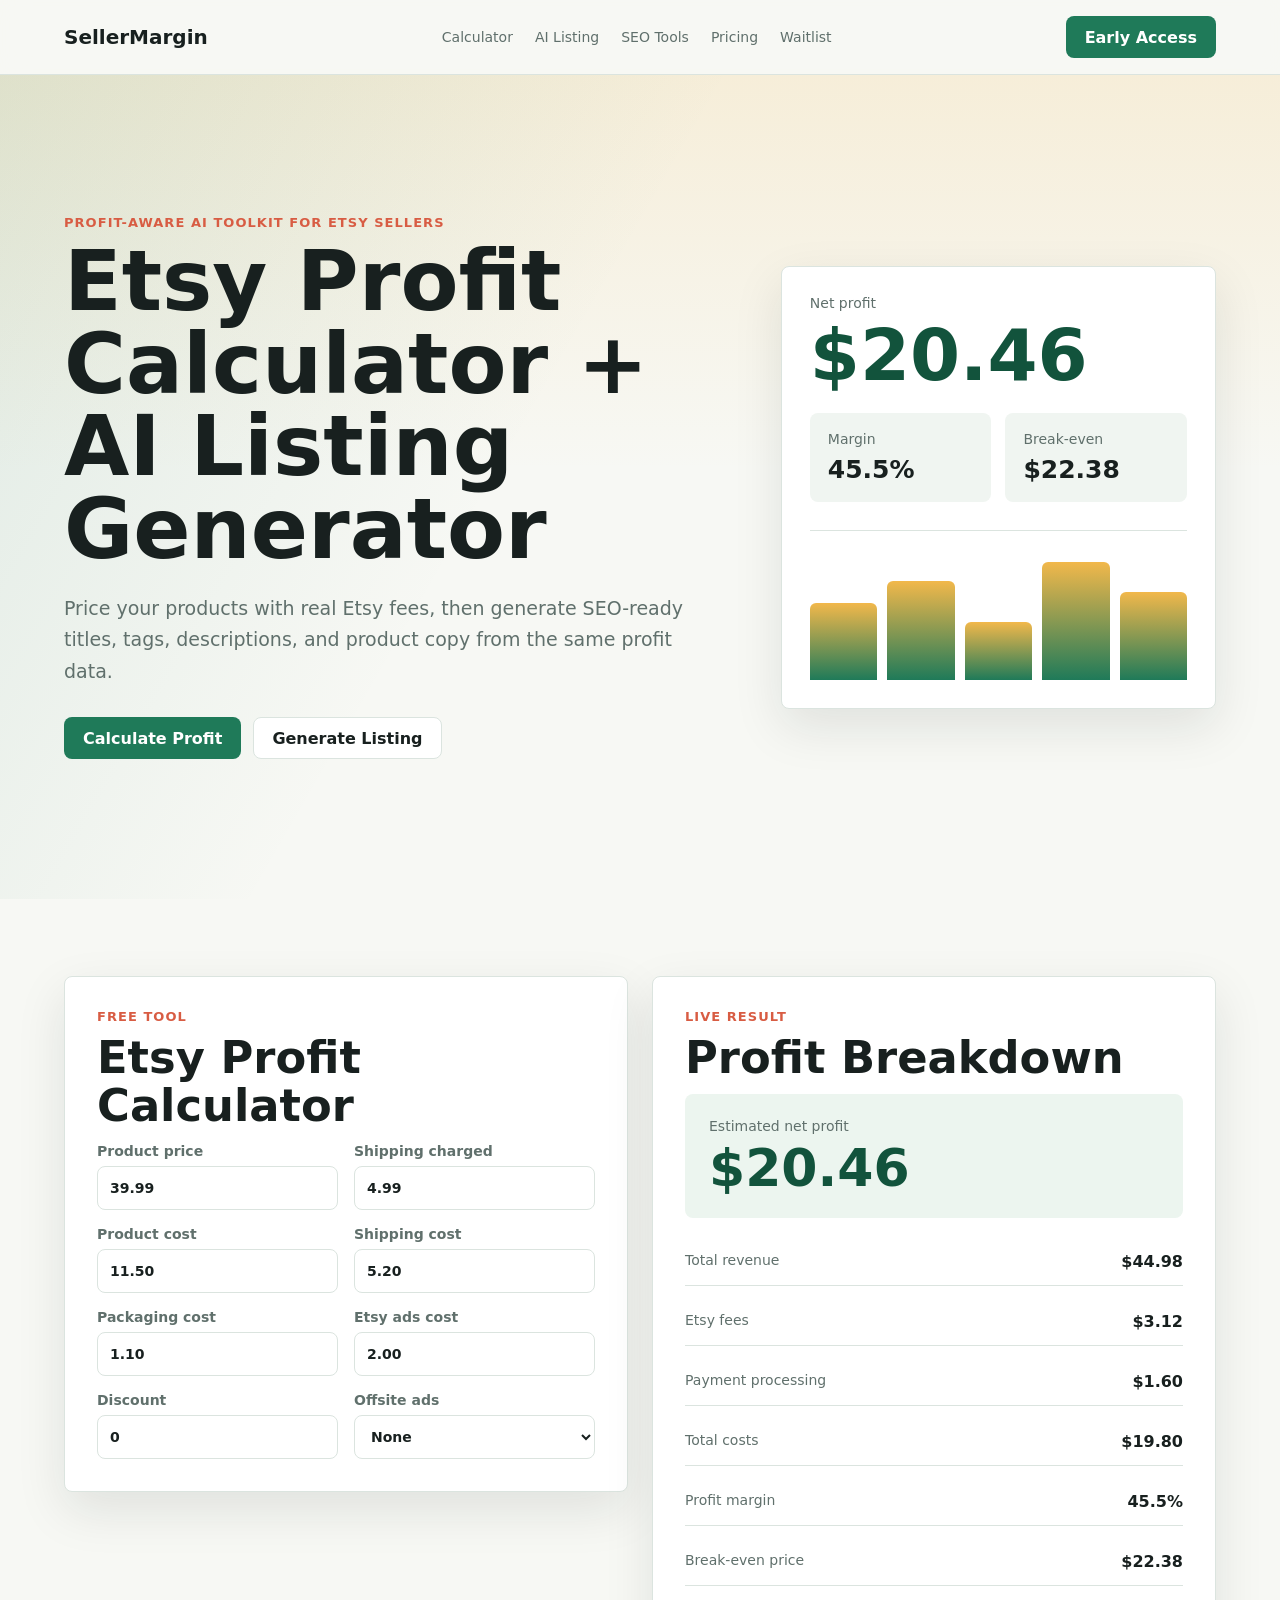
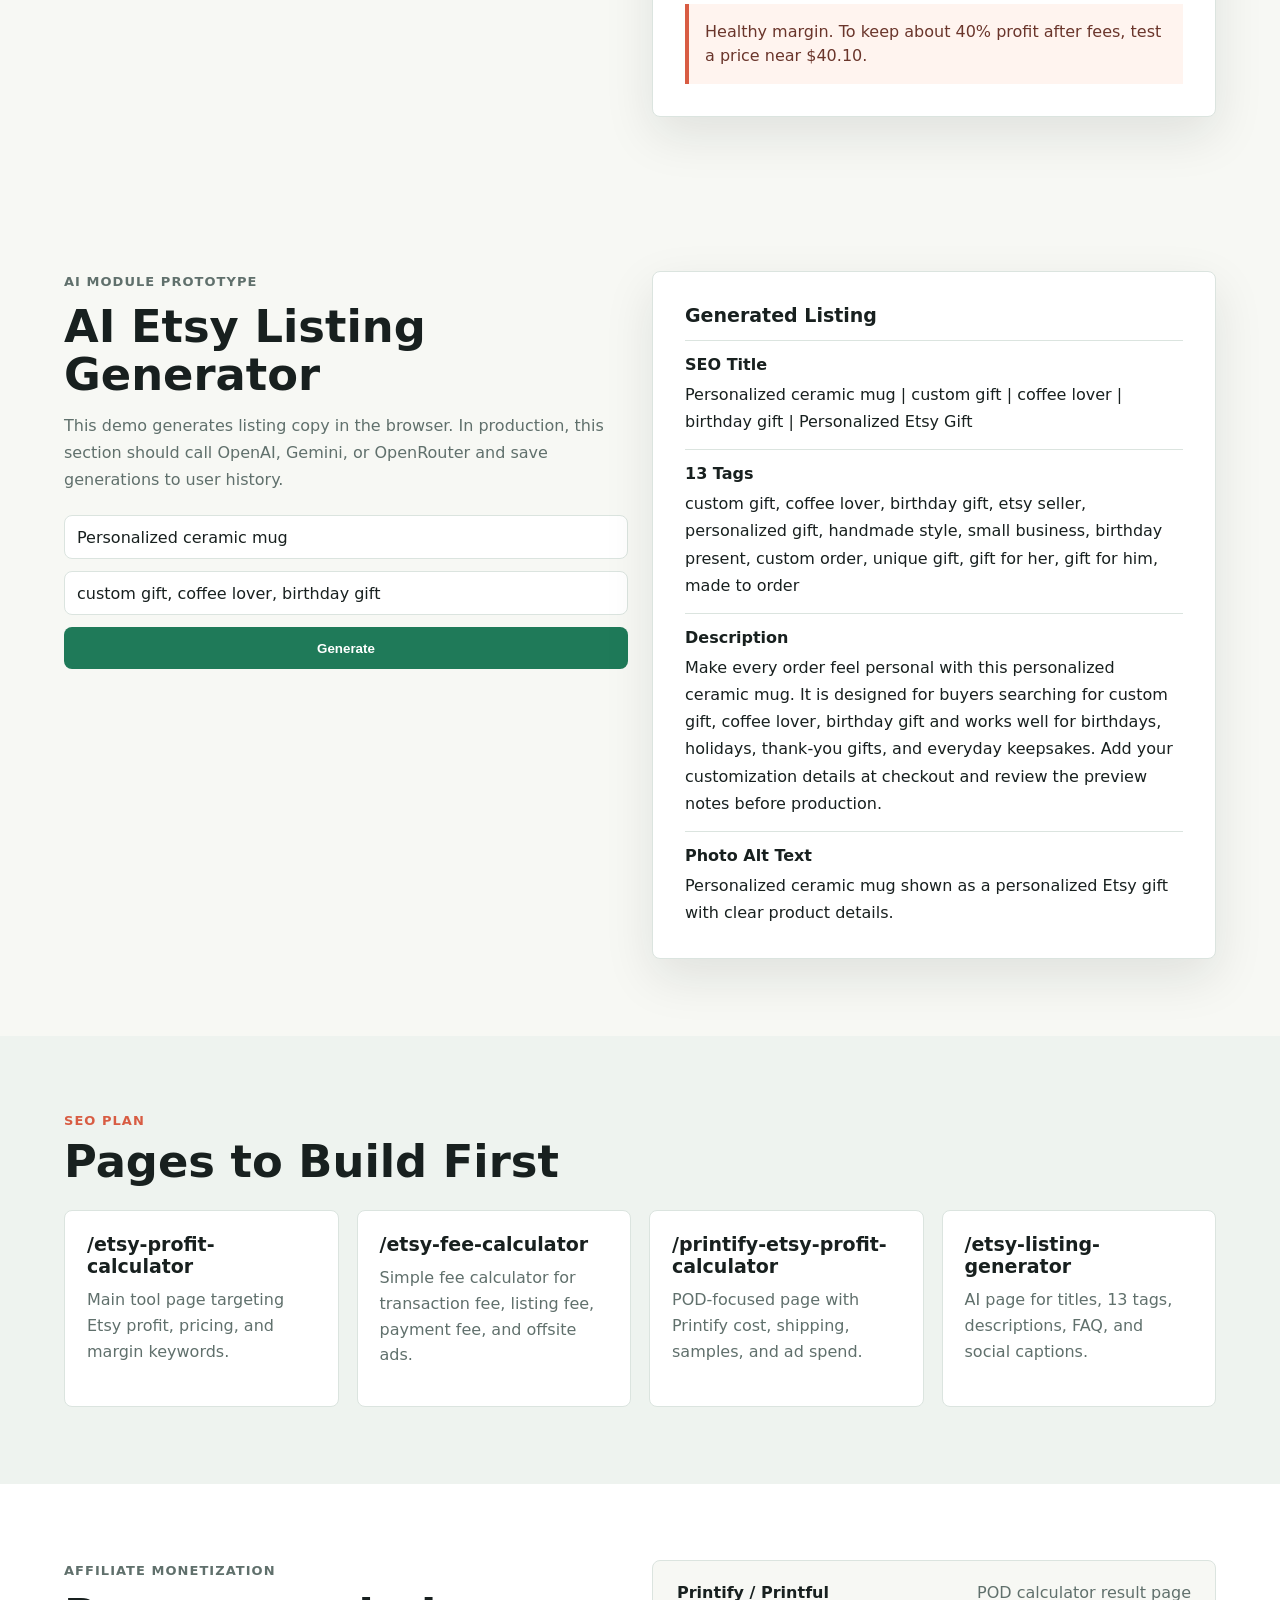
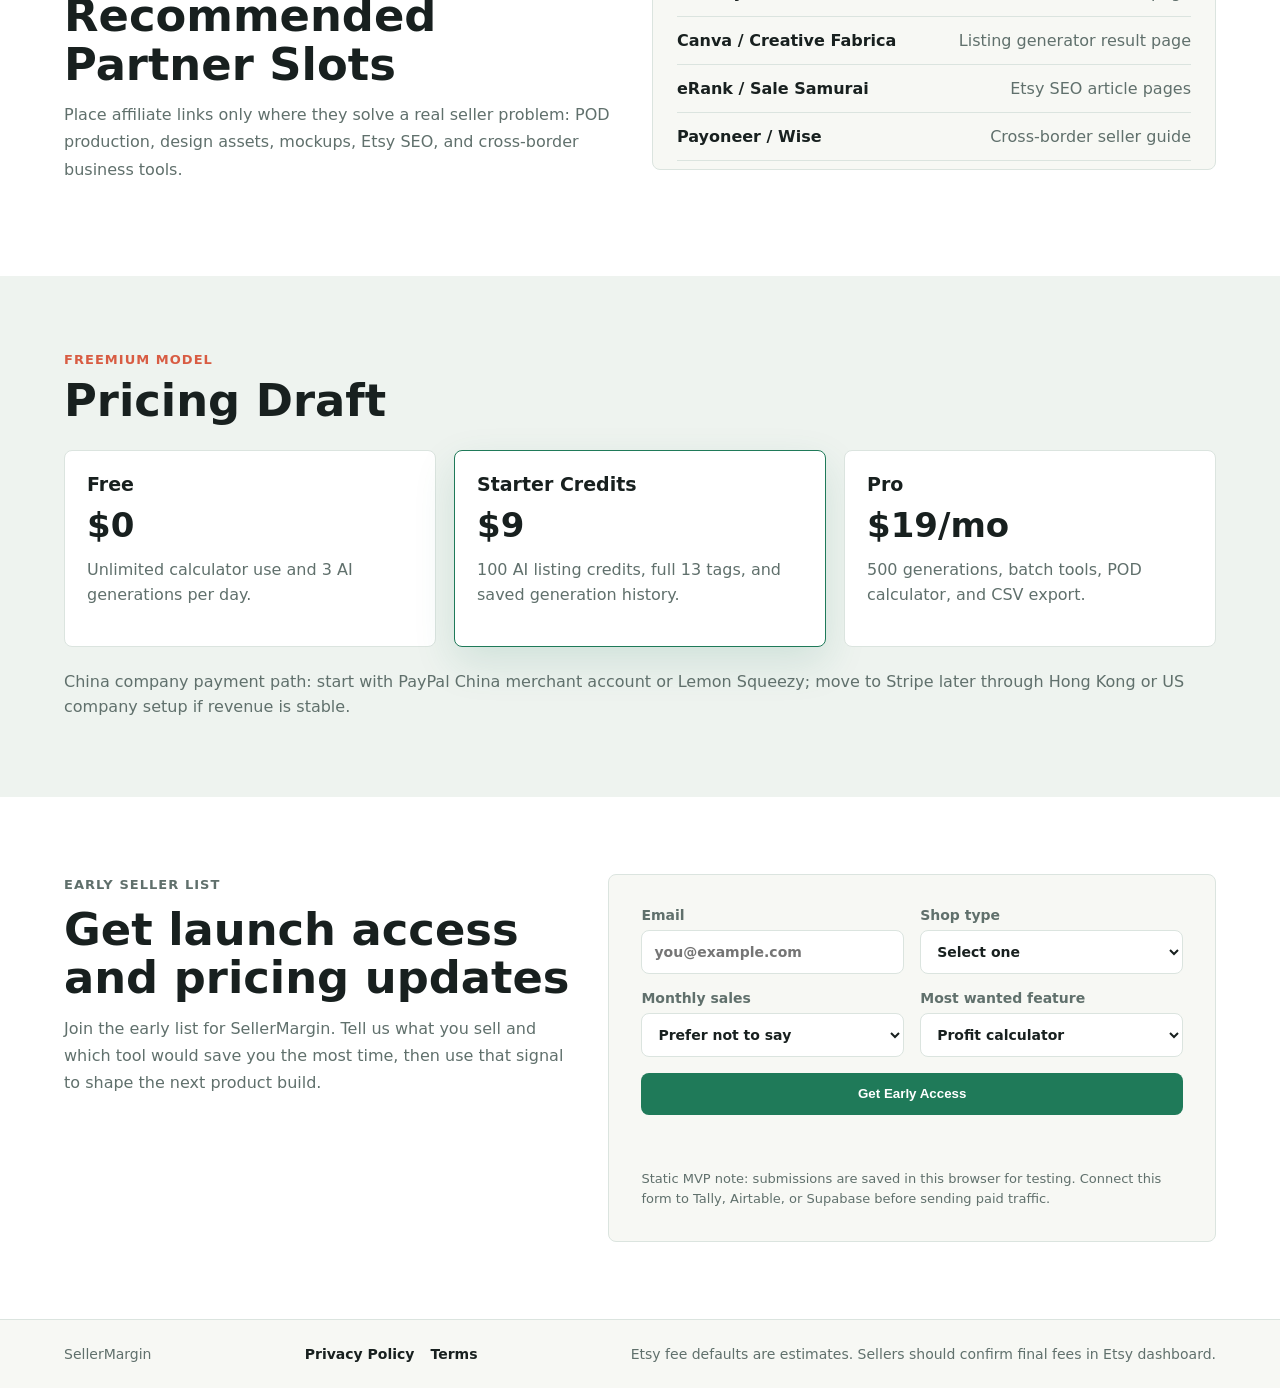
==== index.html @ 181fb635 "Initial static MVP" ====
<!doctype html>
<html lang="en">
  <head>
    <meta charset="UTF-8" />
    <meta name="viewport" content="width=device-width, initial-scale=1.0" />
    <title>Etsy Profit Calculator & AI Listing Generator | SellerMargin</title>
    <meta
      name="description"
      content="Free Etsy profit calculator and AI listing toolkit for sellers. Estimate Etsy fees, net profit, margin, break-even price, titles, tags, and descriptions."
    />
    <meta
      name="keywords"
      content="Etsy profit calculator, Etsy fee calculator, Etsy listing generator, Etsy SEO tool, Etsy pricing calculator"
    />
    <meta name="robots" content="index, follow" />
    <meta name="theme-color" content="#1f7a59" />
    <meta property="og:type" content="website" />
    <meta property="og:title" content="Etsy Profit Calculator & AI Listing Generator" />
    <meta
      property="og:description"
      content="Calculate Etsy profit before you list, then draft SEO-friendly titles, tags, and product descriptions."
    />
    <meta property="og:site_name" content="SellerMargin" />
    <meta name="twitter:card" content="summary_large_image" />
    <meta name="twitter:title" content="Etsy Profit Calculator & AI Listing Generator" />
    <meta
      name="twitter:description"
      content="Free Etsy profit calculator and AI listing toolkit for handmade, POD, and digital product sellers."
    />
    <link rel="stylesheet" href="styles.css" />
    <script type="application/ld+json">
      {
        "@context": "https://schema.org",
        "@type": "SoftwareApplication",
        "name": "SellerMargin",
        "applicationCategory": "BusinessApplication",
        "operatingSystem": "Web",
        "description": "A free Etsy profit calculator and AI listing toolkit for estimating product margin and drafting listing copy.",
        "offers": {
          "@type": "Offer",
          "price": "0",
          "priceCurrency": "USD"
        }
      }
    </script>
  </head>
  <body>
    <header class="topbar">
      <a class="brand" href="#tool">SellerMargin</a>
      <nav class="nav" aria-label="Primary navigation">
        <a href="#calculator">Calculator</a>
        <a href="#listing">AI Listing</a>
        <a href="#seo">SEO Tools</a>
        <a href="#pricing">Pricing</a>
        <a href="#waitlist">Waitlist</a>
      </nav>
      <a class="nav-cta" href="#waitlist">Early Access</a>
    </header>

    <main>
      <section class="hero" id="tool">
        <div class="hero-copy">
          <p class="eyebrow">Profit-aware AI toolkit for Etsy sellers</p>
          <h1>Etsy Profit Calculator + AI Listing Generator</h1>
          <p class="hero-text">
            Price your products with real Etsy fees, then generate SEO-ready titles, tags,
            descriptions, and product copy from the same profit data.
          </p>
          <div class="hero-actions">
            <a class="button primary" href="#calculator">Calculate Profit</a>
            <a class="button secondary" href="#listing">Generate Listing</a>
          </div>
        </div>
        <div class="hero-panel" aria-label="Profit preview">
          <div class="metric">
            <span>Net profit</span>
            <strong id="heroProfit">$18.42</strong>
          </div>
          <div class="metric-row">
            <div>
              <span>Margin</span>
              <strong id="heroMargin">36.8%</strong>
            </div>
            <div>
              <span>Break-even</span>
              <strong id="heroBreakEven">$22.31</strong>
            </div>
          </div>
          <div class="mini-chart">
            <span style="height: 56%"></span>
            <span style="height: 72%"></span>
            <span style="height: 42%"></span>
            <span style="height: 86%"></span>
            <span style="height: 64%"></span>
          </div>
        </div>
      </section>

      <section class="tool-grid" id="calculator">
        <div class="panel input-panel">
          <div class="section-heading">
            <p class="eyebrow">Free tool</p>
            <h2>Etsy Profit Calculator</h2>
          </div>

          <form class="calculator-form" id="profitForm">
            <label>
              Product price
              <input type="number" id="price" min="0" step="0.01" value="39.99" />
            </label>
            <label>
              Shipping charged
              <input type="number" id="shippingCharged" min="0" step="0.01" value="4.99" />
            </label>
            <label>
              Product cost
              <input type="number" id="productCost" min="0" step="0.01" value="11.50" />
            </label>
            <label>
              Shipping cost
              <input type="number" id="shippingCost" min="0" step="0.01" value="5.20" />
            </label>
            <label>
              Packaging cost
              <input type="number" id="packagingCost" min="0" step="0.01" value="1.10" />
            </label>
            <label>
              Etsy ads cost
              <input type="number" id="adsCost" min="0" step="0.01" value="2.00" />
            </label>
            <label>
              Discount
              <input type="number" id="discount" min="0" max="90" step="1" value="0" />
            </label>
            <label>
              Offsite ads
              <select id="offsiteRate">
                <option value="0">None</option>
                <option value="0.12">12%</option>
                <option value="0.15">15%</option>
              </select>
            </label>
          </form>
        </div>

        <div class="panel results-panel">
          <div class="section-heading">
            <p class="eyebrow">Live result</p>
            <h2>Profit Breakdown</h2>
          </div>

          <div class="result-main">
            <span>Estimated net profit</span>
            <strong id="netProfit">$0.00</strong>
          </div>

          <div class="result-list">
            <div><span>Total revenue</span><strong id="totalRevenue">$0.00</strong></div>
            <div><span>Etsy fees</span><strong id="etsyFees">$0.00</strong></div>
            <div><span>Payment processing</span><strong id="paymentFee">$0.00</strong></div>
            <div><span>Total costs</span><strong id="totalCosts">$0.00</strong></div>
            <div><span>Profit margin</span><strong id="profitMargin">0%</strong></div>
            <div><span>Break-even price</span><strong id="breakEven">$0.00</strong></div>
          </div>

          <div class="recommendation" id="recommendation"></div>
        </div>
      </section>

      <section class="split-section" id="listing">
        <div>
          <p class="eyebrow">AI module prototype</p>
          <h2>AI Etsy Listing Generator</h2>
          <p>
            This demo generates listing copy in the browser. In production, this section
            should call OpenAI, Gemini, or OpenRouter and save generations to user history.
          </p>
          <div class="listing-controls">
            <input id="productType" value="Personalized ceramic mug" aria-label="Product type" />
            <input id="keywords" value="custom gift, coffee lover, birthday gift" aria-label="Keywords" />
            <button class="button primary" id="generateListing" type="button">Generate</button>
          </div>
        </div>
        <div class="panel output-panel">
          <h3>Generated Listing</h3>
          <div id="listingOutput"></div>
        </div>
      </section>

      <section class="content-band" id="seo">
        <div class="section-heading">
          <p class="eyebrow">SEO plan</p>
          <h2>Pages to Build First</h2>
        </div>
        <div class="cards">
          <article class="card">
            <h3>/etsy-profit-calculator</h3>
            <p>Main tool page targeting Etsy profit, pricing, and margin keywords.</p>
          </article>
          <article class="card">
            <h3>/etsy-fee-calculator</h3>
            <p>Simple fee calculator for transaction fee, listing fee, payment fee, and offsite ads.</p>
          </article>
          <article class="card">
            <h3>/printify-etsy-profit-calculator</h3>
            <p>POD-focused page with Printify cost, shipping, samples, and ad spend.</p>
          </article>
          <article class="card">
            <h3>/etsy-listing-generator</h3>
            <p>AI page for titles, 13 tags, descriptions, FAQ, and social captions.</p>
          </article>
        </div>
      </section>

      <section class="split-section affiliate">
        <div>
          <p class="eyebrow">Affiliate monetization</p>
          <h2>Recommended Partner Slots</h2>
          <p>
            Place affiliate links only where they solve a real seller problem: POD production,
            design assets, mockups, Etsy SEO, and cross-border business tools.
          </p>
        </div>
        <div class="partner-list">
          <div><strong>Printify / Printful</strong><span>POD calculator result page</span></div>
          <div><strong>Canva / Creative Fabrica</strong><span>Listing generator result page</span></div>
          <div><strong>eRank / Sale Samurai</strong><span>Etsy SEO article pages</span></div>
          <div><strong>Payoneer / Wise</strong><span>Cross-border seller guide</span></div>
        </div>
      </section>

      <section class="content-band" id="pricing">
        <div class="section-heading">
          <p class="eyebrow">Freemium model</p>
          <h2>Pricing Draft</h2>
        </div>
        <div class="pricing-grid">
          <article class="price-card">
            <h3>Free</h3>
            <strong>$0</strong>
            <p>Unlimited calculator use and 3 AI generations per day.</p>
          </article>
          <article class="price-card featured">
            <h3>Starter Credits</h3>
            <strong>$9</strong>
            <p>100 AI listing credits, full 13 tags, and saved generation history.</p>
          </article>
          <article class="price-card">
            <h3>Pro</h3>
            <strong>$19/mo</strong>
            <p>500 generations, batch tools, POD calculator, and CSV export.</p>
          </article>
        </div>
        <p class="payment-note">
          China company payment path: start with PayPal China merchant account or Lemon Squeezy;
          move to Stripe later through Hong Kong or US company setup if revenue is stable.
        </p>
      </section>

      <section class="waitlist-section" id="waitlist">
        <div class="waitlist-copy">
          <p class="eyebrow">Early seller list</p>
          <h2>Get launch access and pricing updates</h2>
          <p>
            Join the early list for SellerMargin. Tell us what you sell and which tool would
            save you the most time, then use that signal to shape the next product build.
          </p>
        </div>
        <form class="waitlist-form" id="waitlistForm">
          <label>
            Email
            <input type="email" id="waitlistEmail" name="email" placeholder="you@example.com" required />
          </label>
          <label>
            Shop type
            <select id="shopType" name="shopType" required>
              <option value="">Select one</option>
              <option>Handmade products</option>
              <option>Digital products</option>
              <option>Print on Demand</option>
              <option>New Etsy seller</option>
              <option>Other ecommerce seller</option>
            </select>
          </label>
          <label>
            Monthly sales
            <select id="monthlySales" name="monthlySales">
              <option value="">Prefer not to say</option>
              <option>$0 - $500</option>
              <option>$501 - $2,000</option>
              <option>$2,001 - $10,000</option>
              <option>$10,000+</option>
            </select>
          </label>
          <label>
            Most wanted feature
            <select id="wantedFeature" name="wantedFeature">
              <option>Profit calculator</option>
              <option>AI listing generator</option>
              <option>SEO keyword planner</option>
              <option>Batch listing tools</option>
              <option>CSV export</option>
            </select>
          </label>
          <button class="button primary" type="submit">Get Early Access</button>
          <p class="form-status" id="waitlistStatus" role="status" aria-live="polite"></p>
          <p class="form-note">
            Static MVP note: submissions are saved in this browser for testing. Connect this
            form to Tally, Airtable, or Supabase before sending paid traffic.
          </p>
        </form>
      </section>
    </main>

    <footer class="footer">
      <span>SellerMargin</span>
      <nav class="footer-links" aria-label="Footer navigation">
        <a href="privacy.html">Privacy Policy</a>
        <a href="terms.html">Terms</a>
      </nav>
      <span>Etsy fee defaults are estimates. Sellers should confirm final fees in Etsy dashboard.</span>
    </footer>

    <script src="script.js"></script>
  </body>
</html>
---- styles.css ----
:root {
  --ink: #18201f;
  --muted: #60706c;
  --line: #dbe4df;
  --paper: #f7f8f4;
  --white: #ffffff;
  --green: #1f7a59;
  --green-dark: #12533c;
  --coral: #d85c43;
  --amber: #f2b84b;
  --blue: #2d6cdf;
  --shadow: 0 18px 50px rgba(24, 32, 31, 0.1);
}

* {
  box-sizing: border-box;
}

html {
  scroll-behavior: smooth;
}

body {
  margin: 0;
  background: var(--paper);
  color: var(--ink);
  font-family: Inter, ui-sans-serif, system-ui, -apple-system, BlinkMacSystemFont, "Segoe UI", sans-serif;
  overflow-x: hidden;
}

a {
  color: inherit;
  text-decoration: none;
}

.topbar {
  position: sticky;
  top: 0;
  z-index: 10;
  display: flex;
  align-items: center;
  justify-content: space-between;
  gap: 24px;
  padding: 16px clamp(18px, 5vw, 64px);
  background: rgba(247, 248, 244, 0.92);
  border-bottom: 1px solid var(--line);
  backdrop-filter: blur(14px);
}

.brand {
  font-weight: 800;
  font-size: 20px;
}

.nav {
  display: flex;
  gap: 22px;
  color: var(--muted);
  font-size: 14px;
}

.nav a:hover {
  color: var(--ink);
}

.nav-cta,
.button {
  display: inline-flex;
  align-items: center;
  justify-content: center;
  min-height: 42px;
  padding: 0 18px;
  border: 1px solid transparent;
  border-radius: 8px;
  font-weight: 700;
  cursor: pointer;
}

.nav-cta,
.button.primary {
  background: var(--green);
  color: var(--white);
}

.button.secondary {
  background: var(--white);
  border-color: var(--line);
}

.hero {
  min-height: calc(100vh - 76px);
  display: grid;
  grid-template-columns: minmax(0, 1.05fr) minmax(320px, 0.7fr);
  gap: clamp(28px, 5vw, 80px);
  align-items: center;
  padding: clamp(44px, 7vw, 92px) clamp(18px, 5vw, 64px);
  background:
    linear-gradient(120deg, rgba(31, 122, 89, 0.11), transparent 42%),
    linear-gradient(180deg, rgba(242, 184, 75, 0.16), transparent 48%),
    var(--paper);
}

.eyebrow {
  margin: 0 0 10px;
  color: var(--coral);
  font-size: 13px;
  font-weight: 800;
  letter-spacing: 0.08em;
  text-transform: uppercase;
}

h1,
h2,
h3,
p {
  margin-top: 0;
}

h1 {
  max-width: 820px;
  margin-bottom: 22px;
  font-size: clamp(42px, 6.6vw, 88px);
  line-height: 0.98;
  letter-spacing: 0;
}

h2 {
  margin-bottom: 12px;
  font-size: clamp(28px, 3.5vw, 46px);
  line-height: 1.08;
  letter-spacing: 0;
}

h3 {
  margin-bottom: 10px;
  font-size: 19px;
}

.hero-text {
  max-width: 640px;
  color: var(--muted);
  font-size: 19px;
  line-height: 1.65;
}

.hero-actions {
  display: flex;
  flex-wrap: wrap;
  gap: 12px;
  margin-top: 30px;
}

.hero-panel,
.panel,
.card,
.price-card {
  background: var(--white);
  border: 1px solid var(--line);
  border-radius: 8px;
  box-shadow: var(--shadow);
}

.hero-panel {
  padding: 28px;
}

.metric span,
.metric-row span,
.result-main span,
.result-list span {
  display: block;
  color: var(--muted);
  font-size: 14px;
}

.metric strong {
  display: block;
  margin-top: 8px;
  color: var(--green-dark);
  font-size: clamp(46px, 6vw, 72px);
  line-height: 1;
}

.metric-row {
  display: grid;
  grid-template-columns: 1fr 1fr;
  gap: 14px;
  margin-top: 22px;
}

.metric-row div {
  padding: 18px;
  border-radius: 8px;
  background: #f0f5f1;
}

.metric-row strong {
  display: block;
  margin-top: 8px;
  font-size: 25px;
}

.mini-chart {
  display: grid;
  grid-template-columns: repeat(5, 1fr);
  align-items: end;
  gap: 10px;
  height: 150px;
  margin-top: 28px;
  padding-top: 12px;
  border-top: 1px solid var(--line);
}

.mini-chart span {
  display: block;
  border-radius: 6px 6px 0 0;
  background: linear-gradient(180deg, var(--amber), var(--green));
}

.tool-grid,
.split-section,
.content-band {
  padding: clamp(42px, 6vw, 78px) clamp(18px, 5vw, 64px);
}

.tool-grid,
.split-section {
  display: grid;
  grid-template-columns: minmax(0, 1fr) minmax(320px, 1fr);
  gap: 24px;
  align-items: start;
}

.panel {
  padding: clamp(20px, 3vw, 32px);
}

.calculator-form {
  display: grid;
  grid-template-columns: 1fr 1fr;
  gap: 16px;
}

label {
  display: grid;
  gap: 7px;
  color: var(--muted);
  font-size: 14px;
  font-weight: 700;
}

input,
select {
  width: 100%;
  min-height: 44px;
  padding: 0 12px;
  border: 1px solid var(--line);
  border-radius: 8px;
  background: var(--white);
  color: var(--ink);
  font: inherit;
}

input:focus,
select:focus {
  outline: 3px solid rgba(45, 108, 223, 0.17);
  border-color: var(--blue);
}

.result-main {
  padding: 24px;
  border-radius: 8px;
  background: #ecf5ef;
}

.result-main strong {
  display: block;
  margin-top: 8px;
  color: var(--green-dark);
  font-size: 52px;
  line-height: 1;
}

.result-list {
  display: grid;
  gap: 12px;
  margin-top: 20px;
}

.result-list div,
.partner-list div {
  display: flex;
  justify-content: space-between;
  gap: 18px;
  padding: 14px 0;
  border-bottom: 1px solid var(--line);
}

.recommendation {
  margin-top: 18px;
  padding: 16px;
  border-left: 4px solid var(--coral);
  background: #fff4ef;
  color: #6a352b;
  line-height: 1.5;
}

.split-section p {
  max-width: 680px;
  color: var(--muted);
  line-height: 1.7;
}

.listing-controls {
  display: grid;
  gap: 12px;
  max-width: 620px;
  margin-top: 22px;
}

.output-panel {
  min-height: 330px;
}

.generated-block {
  margin-top: 14px;
  padding-top: 14px;
  border-top: 1px solid var(--line);
}

.generated-block strong {
  display: block;
  margin-bottom: 7px;
}

.generated-block p {
  margin-bottom: 0;
  color: var(--ink);
}

.content-band {
  background: #eef3ef;
}

.cards,
.pricing-grid {
  display: grid;
  grid-template-columns: repeat(4, minmax(0, 1fr));
  gap: 18px;
  margin-top: 24px;
}

.card,
.price-card {
  padding: 22px;
  box-shadow: none;
}

.card p,
.price-card p,
.payment-note {
  color: var(--muted);
  line-height: 1.6;
}

.affiliate {
  background: var(--white);
}

.partner-list {
  background: #f7f8f4;
  border: 1px solid var(--line);
  border-radius: 8px;
  padding: 8px 24px;
}

.partner-list span {
  color: var(--muted);
  text-align: right;
}

.pricing-grid {
  grid-template-columns: repeat(3, minmax(0, 1fr));
}

.price-card strong {
  display: block;
  margin: 10px 0 12px;
  font-size: 34px;
}

.price-card.featured {
  border-color: var(--green);
  box-shadow: 0 16px 42px rgba(31, 122, 89, 0.14);
}

.payment-note {
  margin: 22px 0 0;
}

.waitlist-section {
  display: grid;
  grid-template-columns: minmax(0, 0.85fr) minmax(320px, 1fr);
  gap: 28px;
  align-items: start;
  padding: clamp(42px, 6vw, 78px) clamp(18px, 5vw, 64px);
  background: var(--white);
}

.waitlist-copy p {
  max-width: 640px;
  color: var(--muted);
  line-height: 1.7;
}

.waitlist-form {
  display: grid;
  grid-template-columns: 1fr 1fr;
  gap: 16px;
  padding: clamp(20px, 3vw, 32px);
  background: var(--paper);
  border: 1px solid var(--line);
  border-radius: 8px;
}

.waitlist-form .button,
.waitlist-form .form-status,
.waitlist-form .form-note {
  grid-column: 1 / -1;
}

.form-status {
  min-height: 22px;
  margin: 0;
  color: var(--green-dark);
  font-weight: 700;
  line-height: 1.45;
}

.form-note {
  margin: 0;
  color: var(--muted);
  font-size: 13px;
  line-height: 1.55;
}

.footer {
  display: flex;
  align-items: center;
  justify-content: space-between;
  gap: 18px;
  padding: 26px clamp(18px, 5vw, 64px);
  border-top: 1px solid var(--line);
  color: var(--muted);
  font-size: 14px;
}

.footer-links {
  display: flex;
  gap: 16px;
  color: var(--ink);
  font-weight: 700;
}

.legal-page {
  max-width: 900px;
  margin: 0 auto;
  padding: clamp(42px, 6vw, 78px) clamp(18px, 5vw, 64px);
}

.legal-page h1 {
  max-width: 760px;
  font-size: clamp(38px, 5vw, 68px);
}

.legal-page section {
  margin-top: 34px;
}

.legal-page p,
.legal-page li {
  color: var(--muted);
  line-height: 1.7;
}

@media (max-width: 900px) {
  .nav,
  .nav-cta {
    display: none;
  }

  .hero,
  .tool-grid,
  .split-section,
  .waitlist-section {
    grid-template-columns: 1fr;
  }

  .hero {
    min-height: auto;
  }

  .cards,
  .pricing-grid {
    grid-template-columns: 1fr 1fr;
  }
}

@media (max-width: 620px) {
  .calculator-form,
  .cards,
  .pricing-grid,
  .metric-row,
  .waitlist-form {
    grid-template-columns: 1fr;
  }

  h1 {
    font-size: 36px;
    line-height: 1.05;
  }

  h2 {
    font-size: 30px;
  }

  .result-list div,
  .partner-list div,
  .footer {
    display: grid;
    text-align: left;
  }

  .result-main strong {
    font-size: 42px;
  }

  .hero-panel {
    padding: 22px;
  }

  .partner-list span {
    text-align: left;
  }

  .footer-links {
    justify-content: start;
  }
}
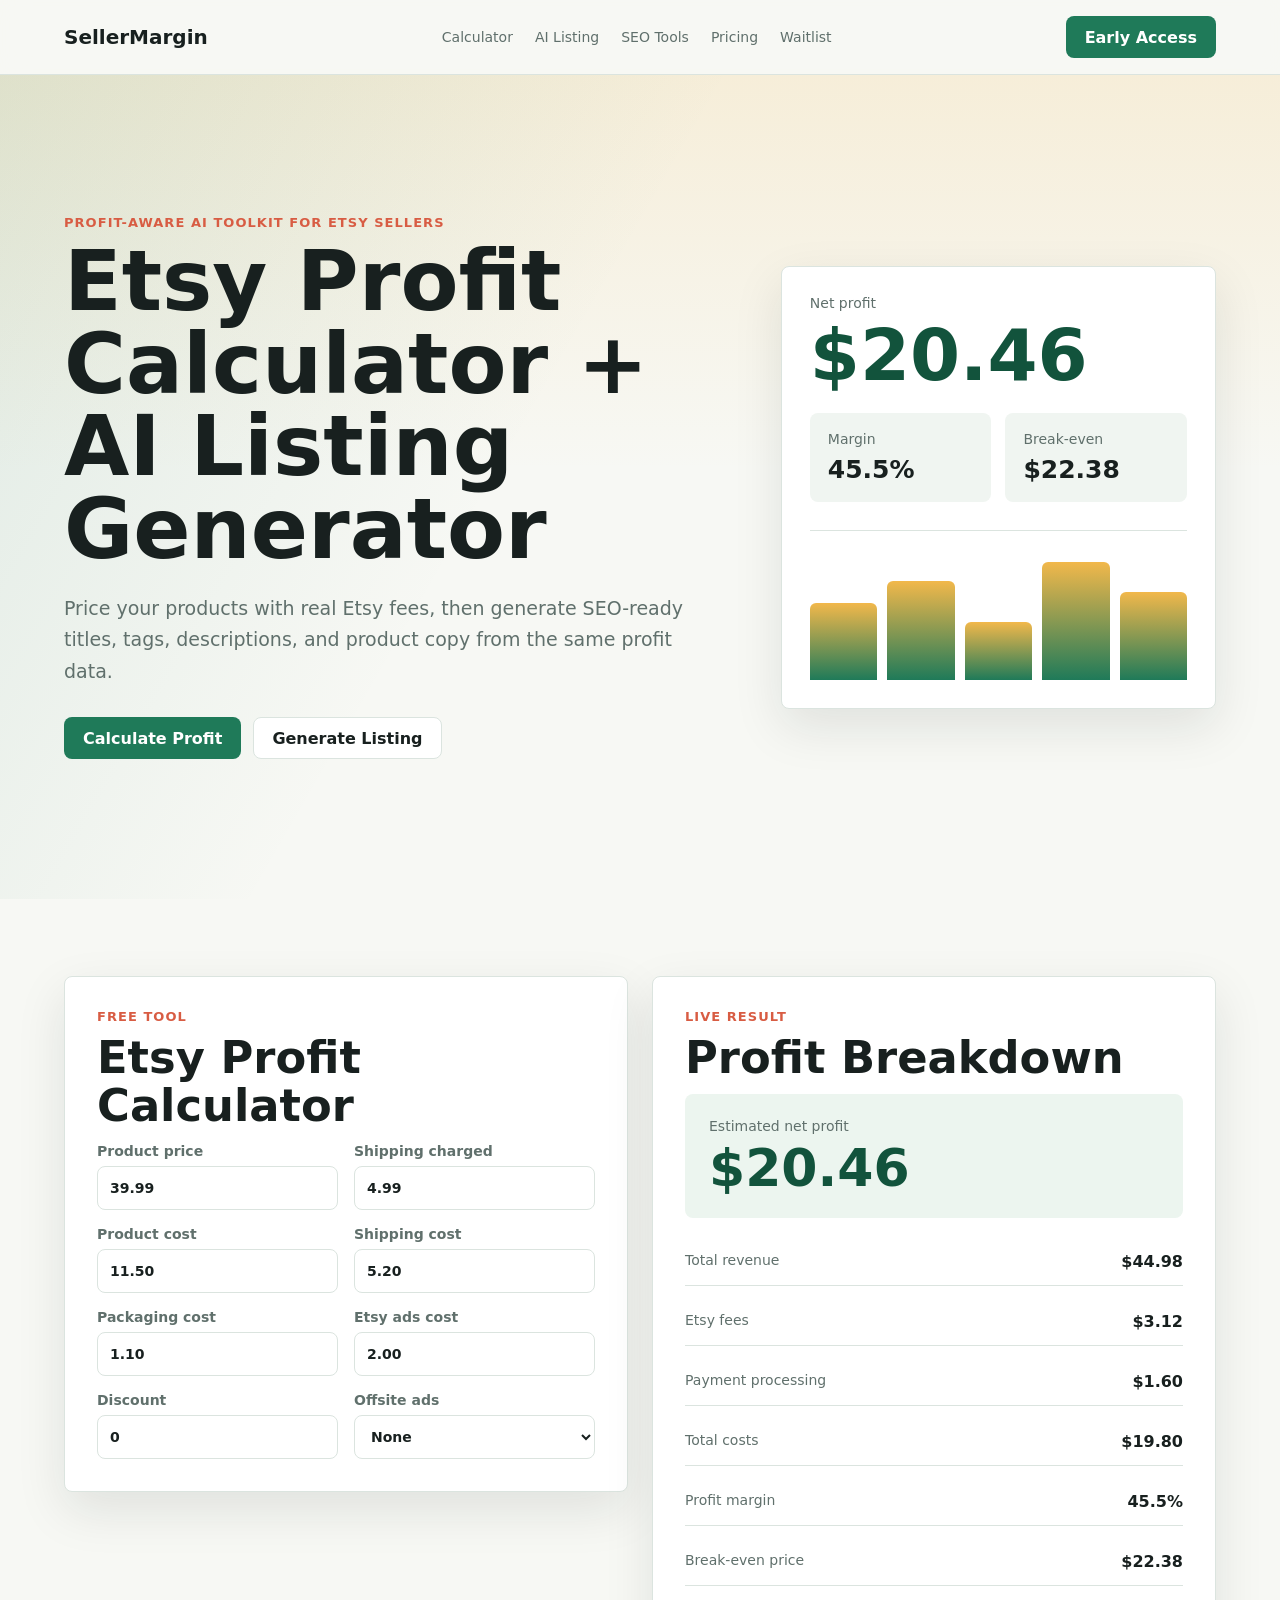
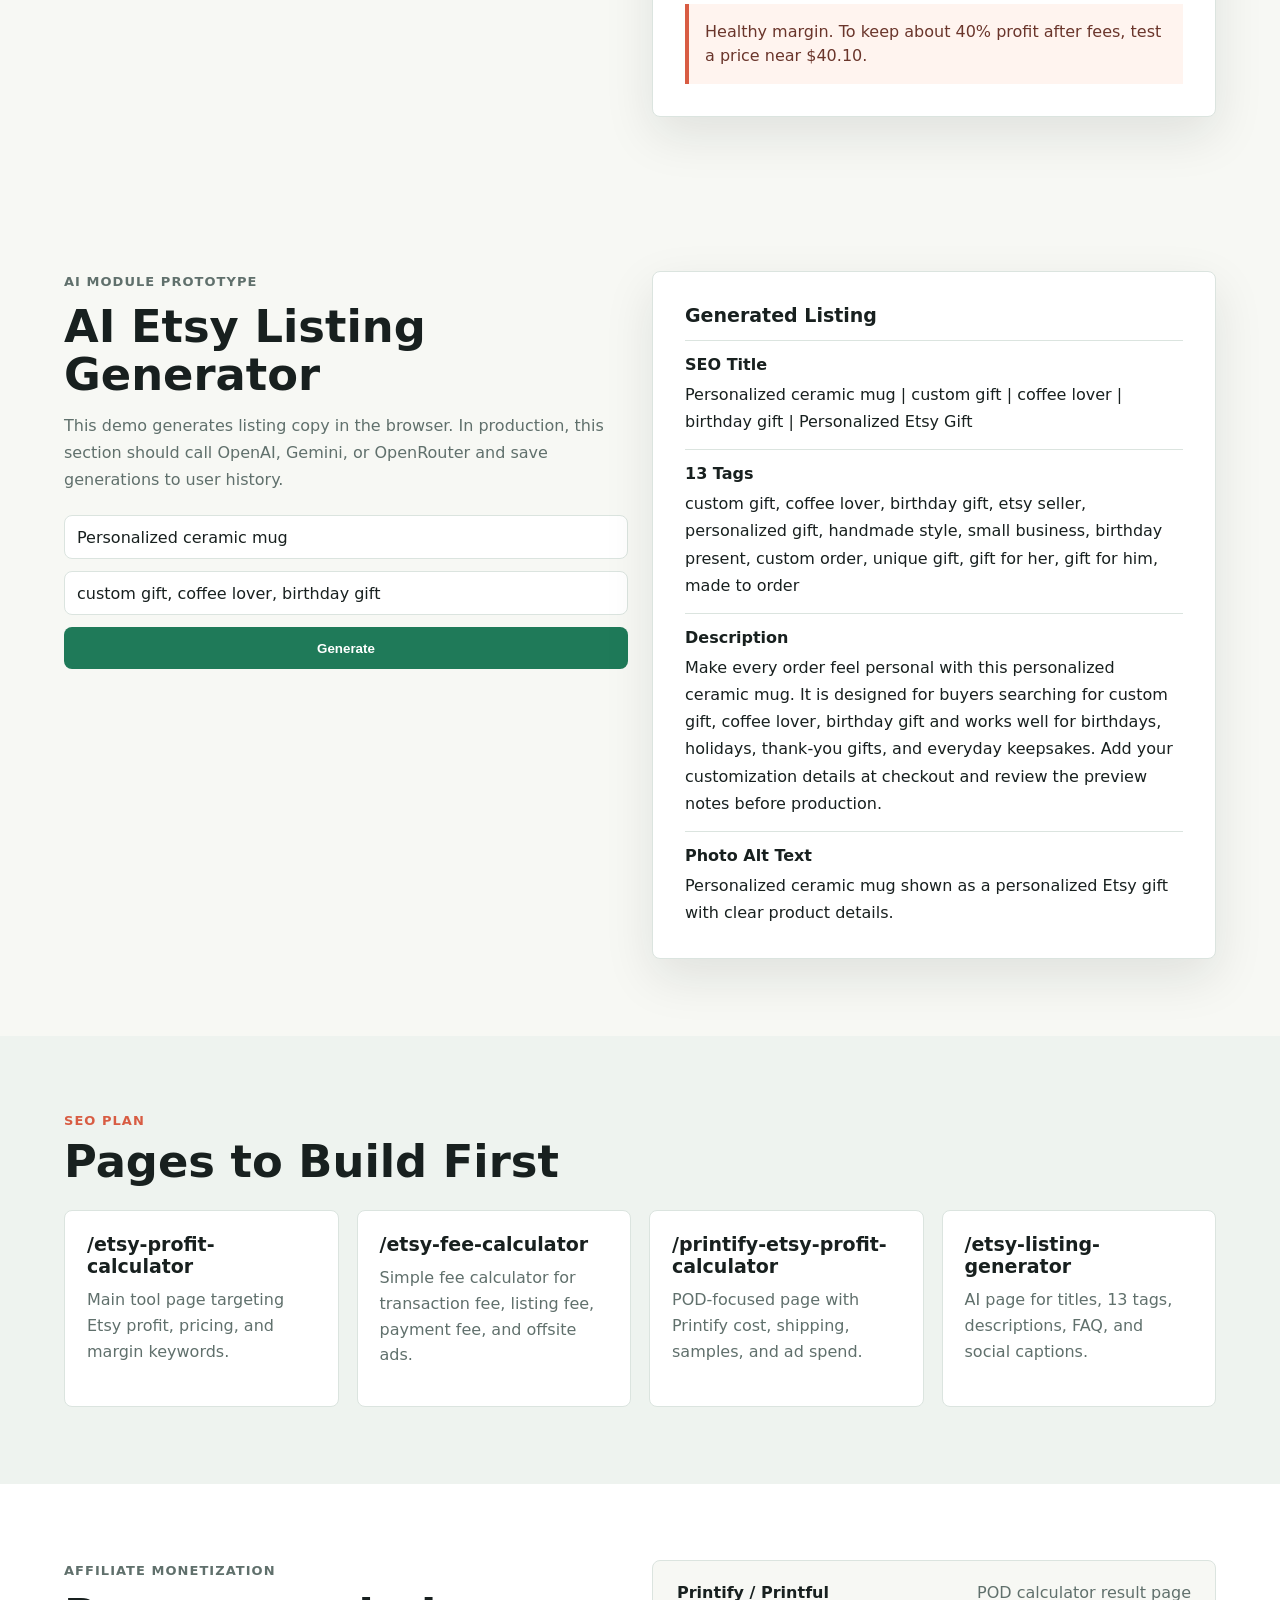
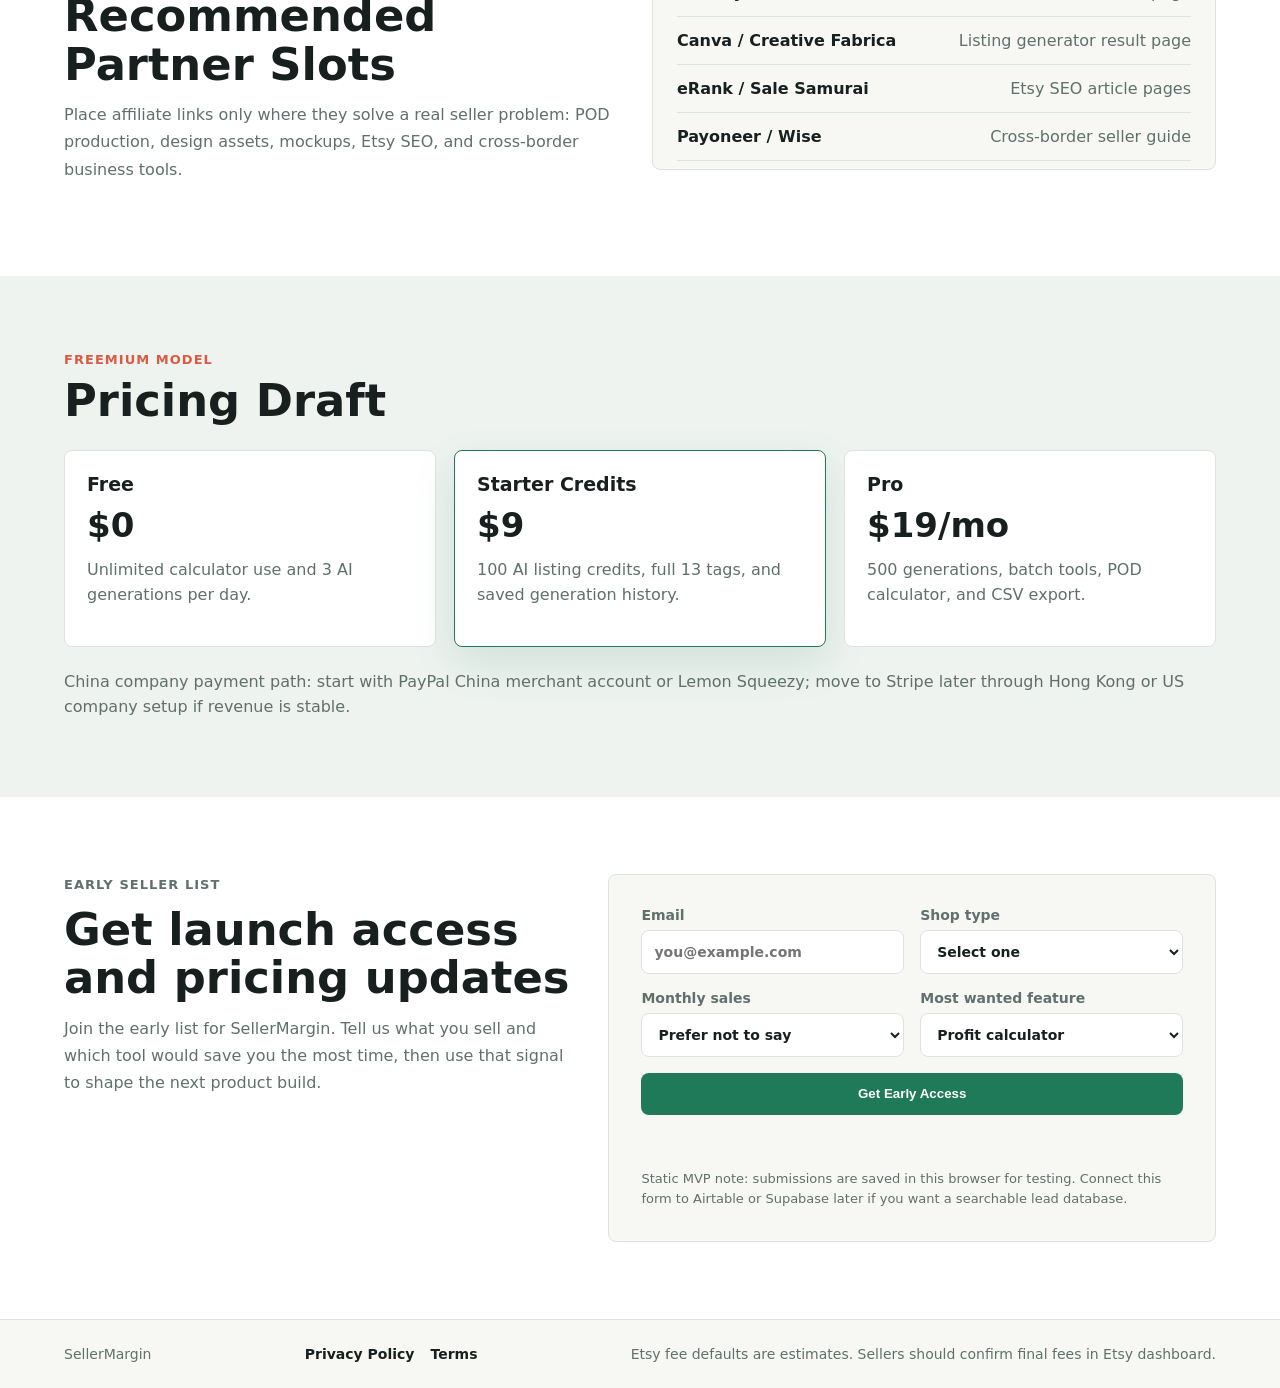
==== commit be1c5489: "Connect waitlist form to email" ====
--- a/index.html
+++ b/index.html
@@ -266,7 +266,15 @@
             save you the most time, then use that signal to shape the next product build.
           </p>
         </div>
-        <form class="waitlist-form" id="waitlistForm">
+        <form
+          class="waitlist-form"
+          id="waitlistForm"
+          action="https://formsubmit.co/ajax/rockbush2021@gmail.com"
+          method="POST"
+        >
+          <input type="hidden" name="_subject" value="New SellerMargin early access lead" />
+          <input type="hidden" name="_template" value="table" />
+          <input type="hidden" name="_captcha" value="false" />
           <label>
             Email
             <input type="email" id="waitlistEmail" name="email" placeholder="you@example.com" required />
@@ -306,7 +314,7 @@
           <p class="form-status" id="waitlistStatus" role="status" aria-live="polite"></p>
           <p class="form-note">
             Static MVP note: submissions are saved in this browser for testing. Connect this
-            form to Tally, Airtable, or Supabase before sending paid traffic.
+            form to Airtable or Supabase later if you want a searchable lead database.
           </p>
         </form>
       </section>
--- a/styles.css
+++ b/styles.css
@@ -76,6 +76,11 @@
   cursor: pointer;
 }
 
+.button:disabled {
+  cursor: wait;
+  opacity: 0.68;
+}
+
 .nav-cta,
 .button.primary {
   background: var(--green);
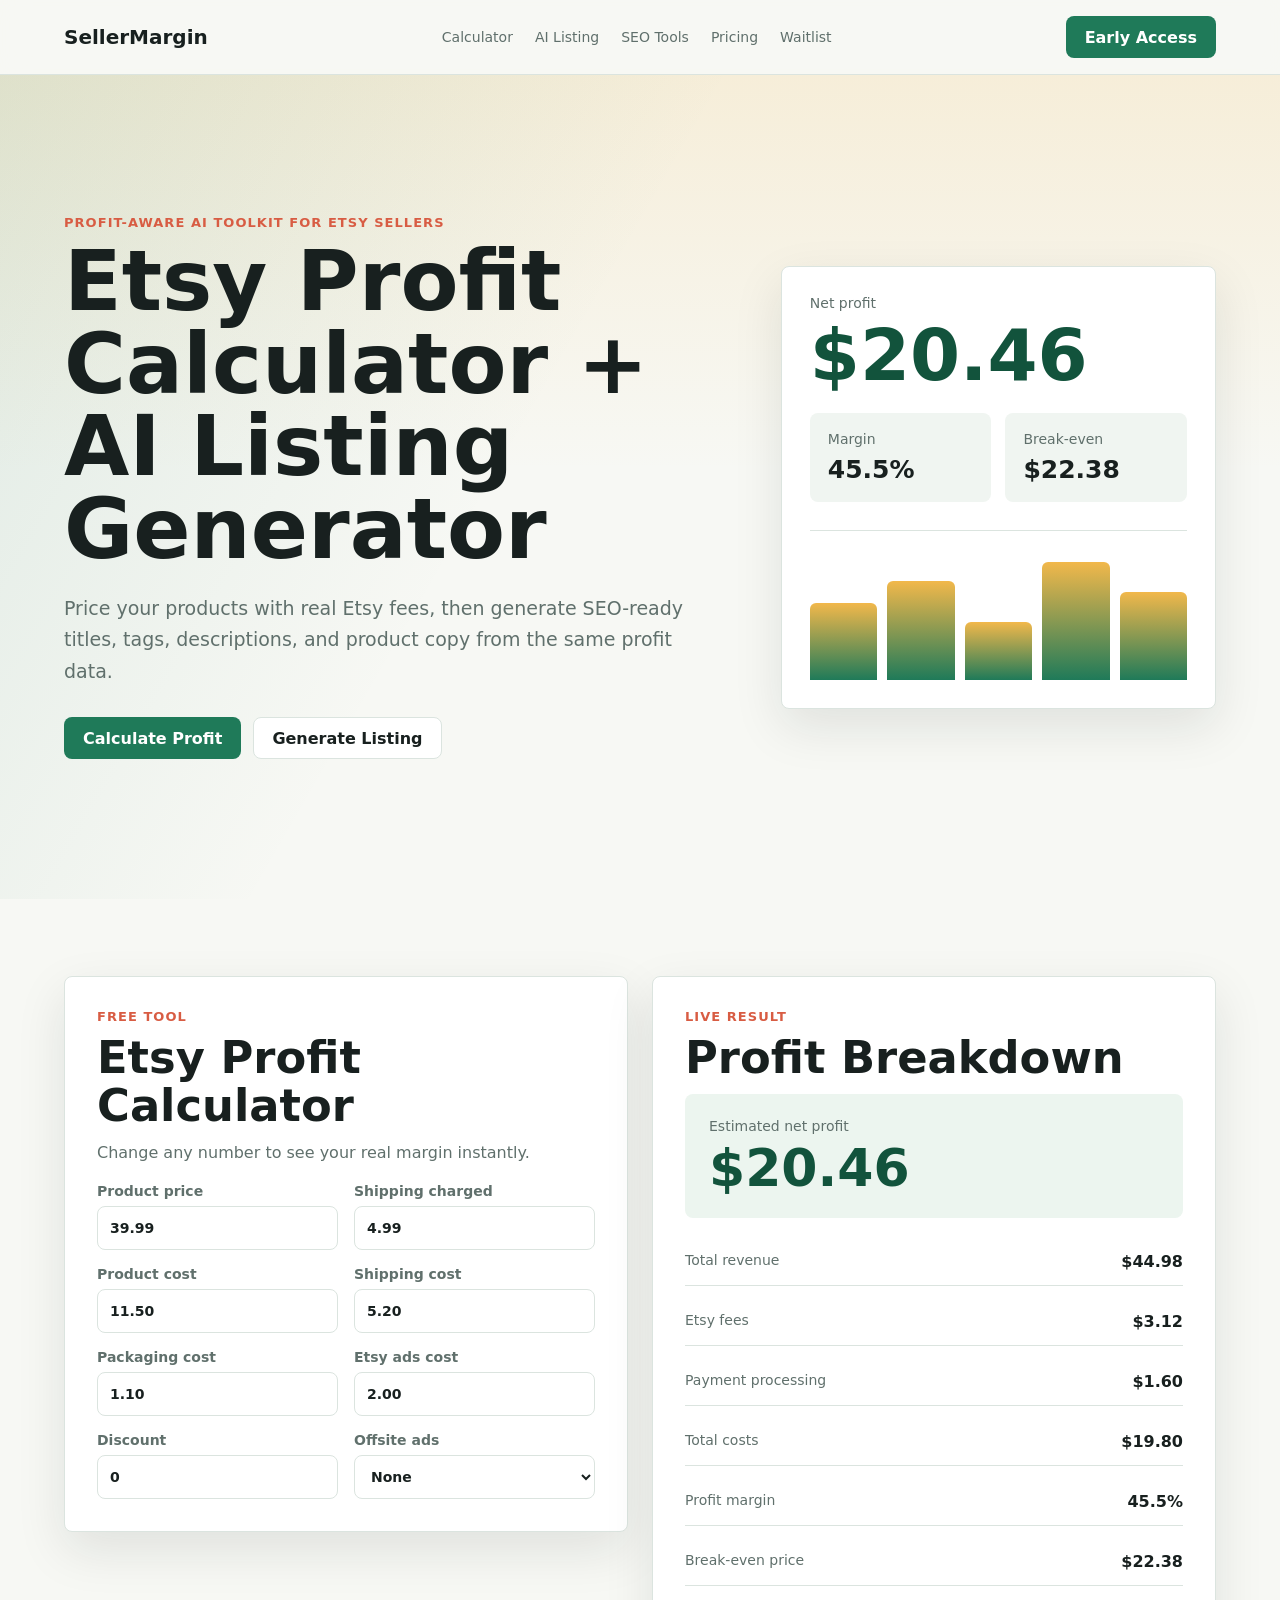
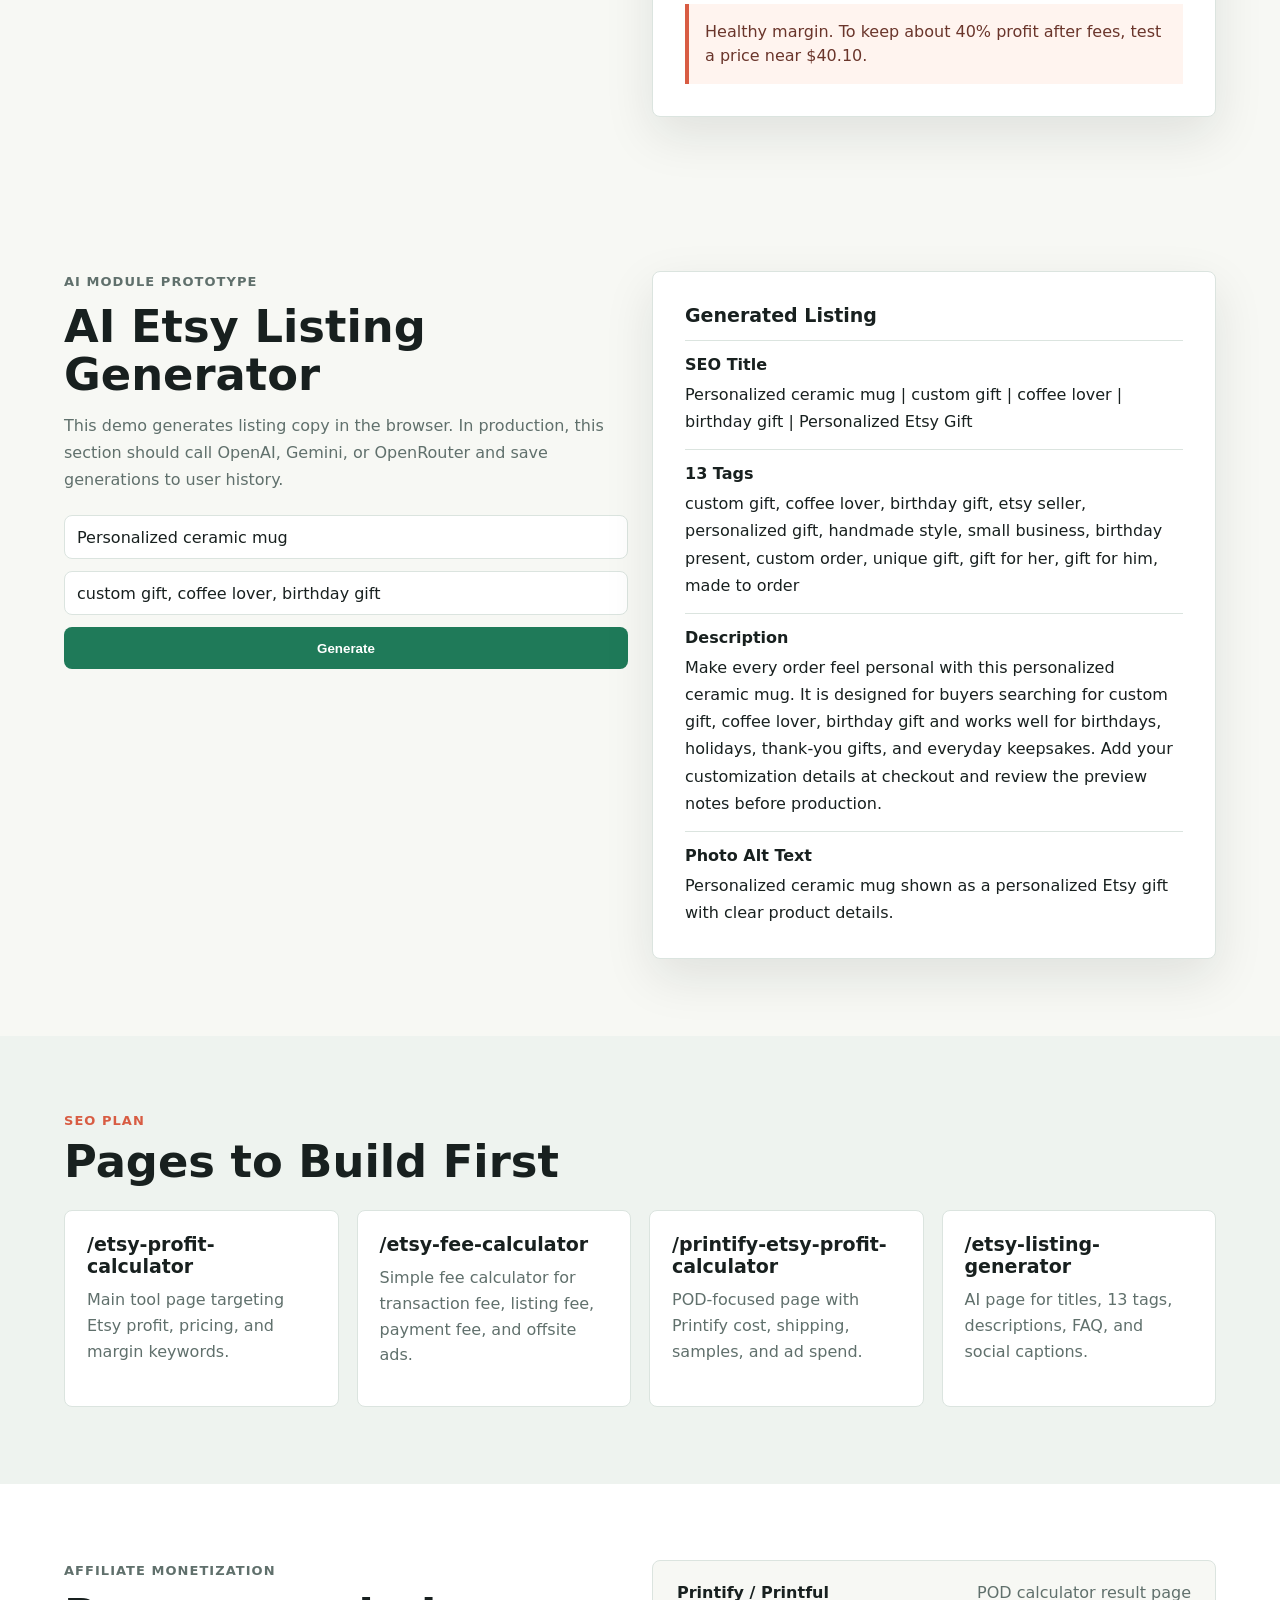
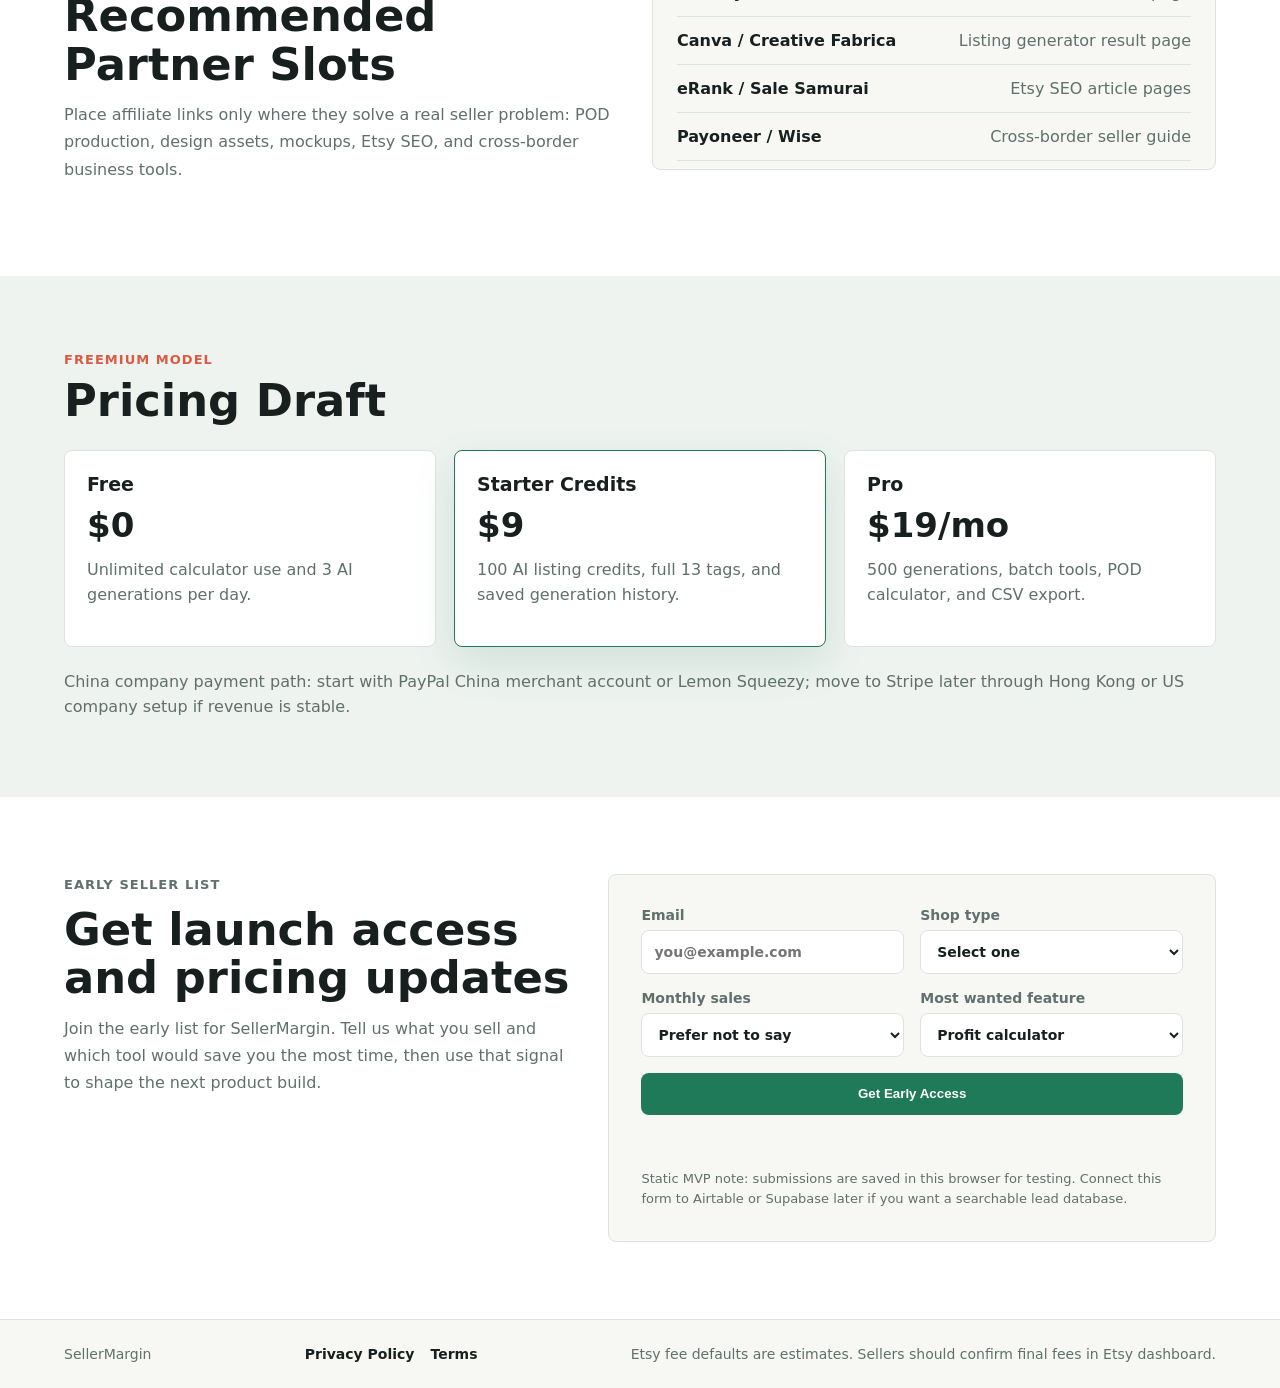
==== commit 0868f642: "Improve funnel tracking and calculator prompt" ====
--- a/index.html
+++ b/index.html
@@ -28,6 +28,15 @@
       content="Free Etsy profit calculator and AI listing toolkit for handmade, POD, and digital product sellers."
     />
     <link rel="stylesheet" href="styles.css" />
+    <script async src="https://www.googletagmanager.com/gtag/js?id=G-8YVQJDS0BV"></script>
+    <script>
+      window.dataLayer = window.dataLayer || [];
+      function gtag() {
+        dataLayer.push(arguments);
+      }
+      gtag("js", new Date());
+      gtag("config", "G-8YVQJDS0BV");
+    </script>
     <script type="application/ld+json">
       {
         "@context": "https://schema.org",
@@ -67,8 +76,8 @@
             descriptions, and product copy from the same profit data.
           </p>
           <div class="hero-actions">
-            <a class="button primary" href="#calculator">Calculate Profit</a>
-            <a class="button secondary" href="#listing">Generate Listing</a>
+            <a class="button primary" href="#calculator" data-track="hero_calculator_clicked">Calculate Profit</a>
+            <a class="button secondary" href="#listing" data-track="hero_listing_clicked">Generate Listing</a>
           </div>
         </div>
         <div class="hero-panel" aria-label="Profit preview">
@@ -101,6 +110,7 @@
           <div class="section-heading">
             <p class="eyebrow">Free tool</p>
             <h2>Etsy Profit Calculator</h2>
+            <p class="section-intro">Change any number to see your real margin instantly.</p>
           </div>
 
           <form class="calculator-form" id="profitForm">
@@ -310,7 +320,7 @@
               <option>CSV export</option>
             </select>
           </label>
-          <button class="button primary" type="submit">Get Early Access</button>
+          <button class="button primary" type="submit" data-track="waitlist_submit_clicked">Get Early Access</button>
           <p class="form-status" id="waitlistStatus" role="status" aria-live="polite"></p>
           <p class="form-note">
             Static MVP note: submissions are saved in this browser for testing. Connect this
--- a/styles.css
+++ b/styles.css
@@ -148,6 +148,13 @@
   line-height: 1.65;
 }
 
+.section-intro {
+  max-width: 620px;
+  margin: -2px 0 18px;
+  color: var(--muted);
+  line-height: 1.55;
+}
+
 .hero-actions {
   display: flex;
   flex-wrap: wrap;
